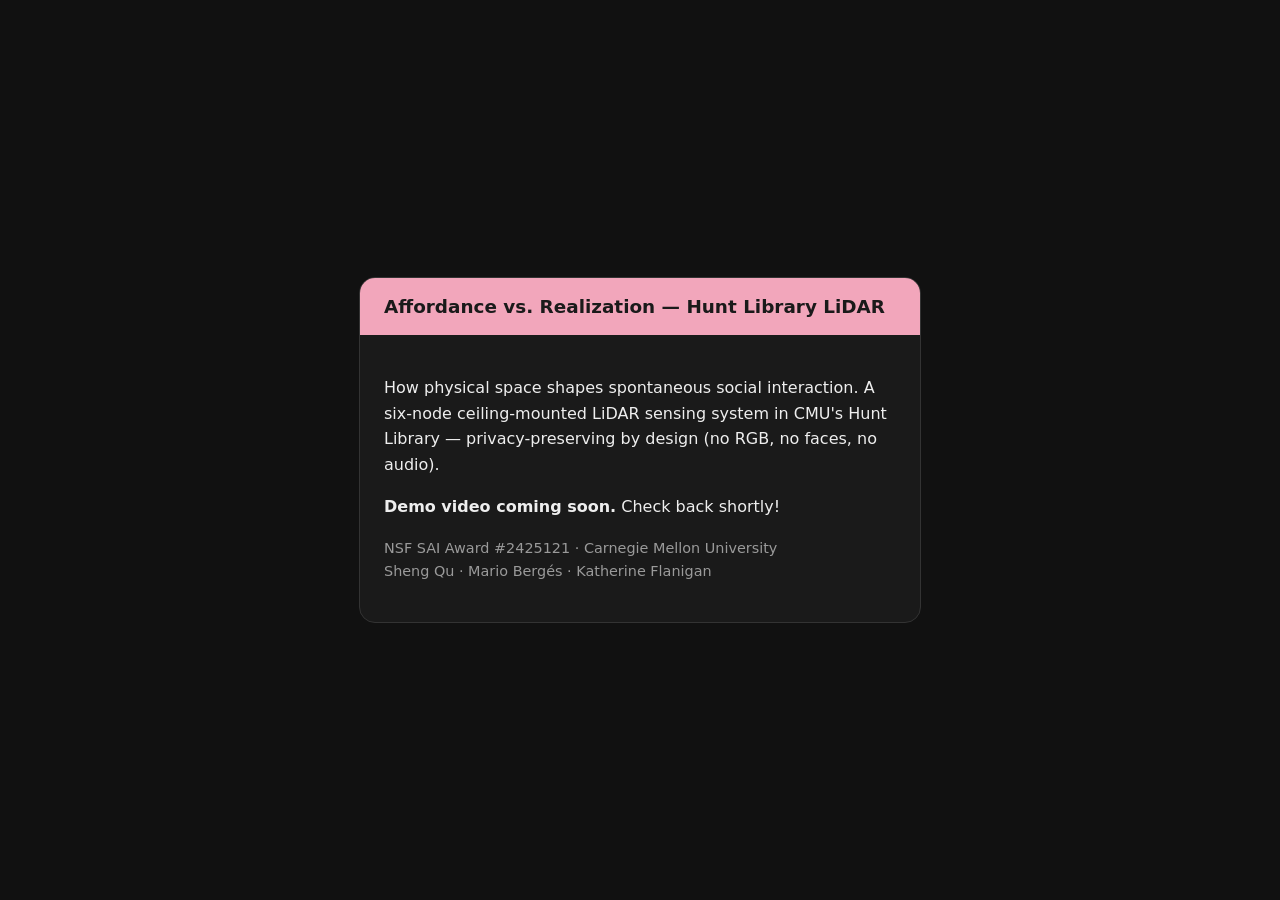
==== hunt-demo/index.html @ 409a994b "Add hunt-demo QR landing page for poster" ====
<!DOCTYPE html>
<html lang="en">
<head>
<meta charset="utf-8">
<meta name="viewport" content="width=device-width, initial-scale=1">
<title>Hunt Library LiDAR — Demo</title>
<script>
  // ======= EDIT THIS ONE LINE when the demo video / live demo is ready =======
  const REDIRECT_URL = "";   // e.g. "https://youtu.be/XXXXXXX"
  // ===========================================================================
  if (REDIRECT_URL) window.location.replace(REDIRECT_URL);
</script>
<style>
  :root { --pink:#F2A6BB; --dark:#9C1846; --ink:#1a1a1a; }
  body { margin:0; background:#111; color:#eee;
         font-family:system-ui,-apple-system,sans-serif;
         min-height:100vh; display:flex; align-items:center; justify-content:center; }
  .card { max-width:560px; margin:24px; background:#1a1a1a; border-radius:16px;
          overflow:hidden; border:1px solid #333; }
  .head { background:var(--pink); color:var(--ink); padding:18px 24px;
          font-weight:800; font-size:1.15rem; }
  .body { padding:24px; line-height:1.6; }
  .btn  { display:inline-block; margin-top:12px; padding:12px 20px;
          background:var(--dark); color:#fff; border-radius:10px;
          text-decoration:none; font-weight:700; }
  .muted { color:#9a9a9a; font-size:.9rem; margin-top:18px; }
</style>
</head>
<body>
  <div class="card">
    <div class="head">Affordance vs. Realization — Hunt Library LiDAR</div>
    <div class="body">
      <p>How physical space shapes spontaneous social interaction. A six-node
         ceiling-mounted LiDAR sensing system in CMU's Hunt Library —
         privacy-preserving by design (no RGB, no faces, no audio).</p>
      <p id="cta"><strong>Demo video coming soon.</strong> Check back shortly!</p>
      <p class="muted">NSF SAI Award #2425121 · Carnegie Mellon University<br>
         Sheng Qu · Mario Bergés · Katherine Flanigan</p>
    </div>
  </div>
  <script>
    if (REDIRECT_URL) {
      document.getElementById('cta').innerHTML =
        'Redirecting to the demo… <br><a class="btn" href="' + REDIRECT_URL +
        '">Open demo</a>';
    }
  </script>
</body>
</html>
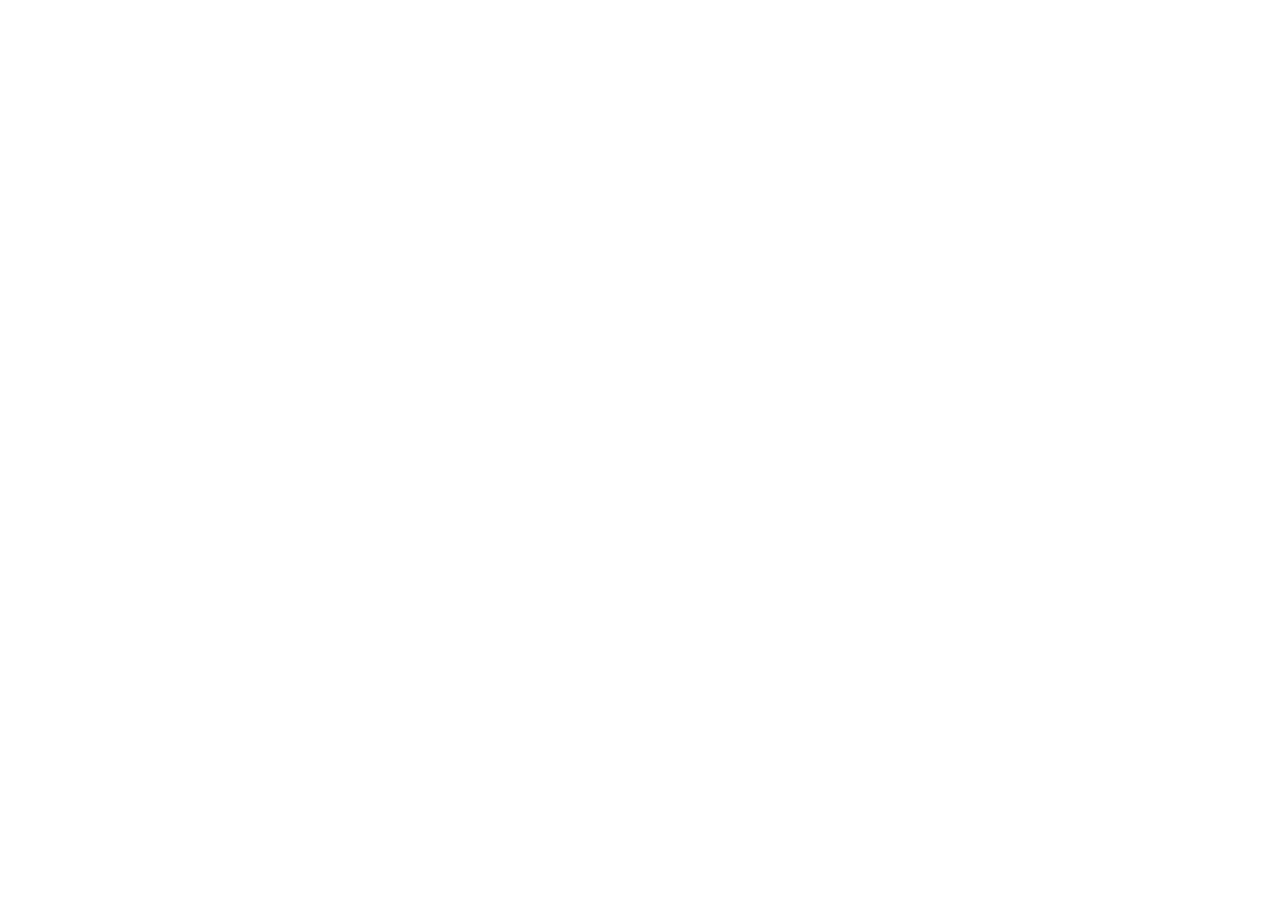
==== commit fad6b230: "Point hunt-demo at live dashboard (Tailscale Funnel)" ====
--- a/hunt-demo/index.html
+++ b/hunt-demo/index.html
@@ -6,7 +6,7 @@
 <title>Hunt Library LiDAR — Demo</title>
 <script>
   // ======= EDIT THIS ONE LINE when the demo video / live demo is ready =======
-  const REDIRECT_URL = "";   // e.g. "https://youtu.be/XXXXXXX"
+  const REDIRECT_URL = "https://sheng-linux.tail5f2901.ts.net/";   // e.g. "https://youtu.be/XXXXXXX"
   // ===========================================================================
   if (REDIRECT_URL) window.location.replace(REDIRECT_URL);
 </script>
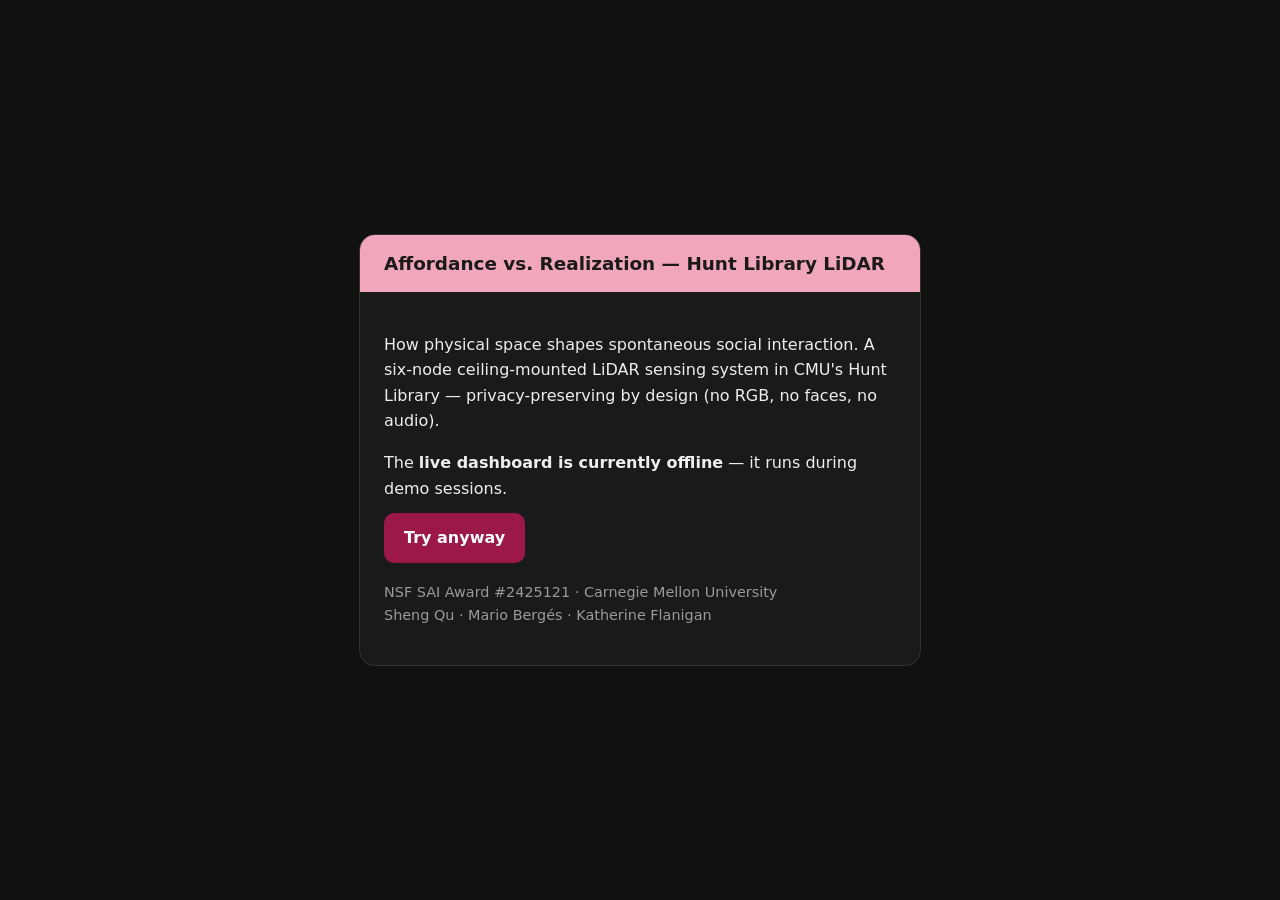
==== commit 5047c9e1: "Landing page: probe live dashboard, fall back gracefully when offline" ====
--- a/hunt-demo/index.html
+++ b/hunt-demo/index.html
@@ -5,10 +5,10 @@
 <meta name="viewport" content="width=device-width, initial-scale=1">
 <title>Hunt Library LiDAR — Demo</title>
 <script>
-  // ======= EDIT THIS ONE LINE when the demo video / live demo is ready =======
-  const REDIRECT_URL = "https://sheng-linux.tail5f2901.ts.net/";   // e.g. "https://youtu.be/XXXXXXX"
-  // ===========================================================================
-  if (REDIRECT_URL) window.location.replace(REDIRECT_URL);
+  // ======= EDIT THESE when things move =======
+  const LIVE_URL = "https://sheng-linux.tail5f2901.ts.net/"; // live dashboard (Funnel); "" = none
+  const PROBE_MS = 3000;                                     // liveness check timeout
+  // ===========================================
 </script>
 <style>
   :root { --pink:#F2A6BB; --dark:#9C1846; --ink:#1a1a1a; }
@@ -33,17 +33,33 @@
       <p>How physical space shapes spontaneous social interaction. A six-node
          ceiling-mounted LiDAR sensing system in CMU's Hunt Library —
          privacy-preserving by design (no RGB, no faces, no audio).</p>
-      <p id="cta"><strong>Demo video coming soon.</strong> Check back shortly!</p>
+      <p id="cta"><strong>Checking whether the live dashboard is up…</strong></p>
       <p class="muted">NSF SAI Award #2425121 · Carnegie Mellon University<br>
          Sheng Qu · Mario Bergés · Katherine Flanigan</p>
     </div>
   </div>
   <script>
-    if (REDIRECT_URL) {
-      document.getElementById('cta').innerHTML =
-        'Redirecting to the demo… <br><a class="btn" href="' + REDIRECT_URL +
-        '">Open demo</a>';
-    }
+    (async () => {
+      const cta = document.getElementById('cta');
+      if (!LIVE_URL) {
+        cta.innerHTML = '<strong>Demo video coming soon.</strong> Check back shortly!';
+        return;
+      }
+      const ctl = new AbortController();
+      const t = setTimeout(() => ctl.abort(), PROBE_MS);
+      try {
+        await fetch(LIVE_URL, { mode: 'no-cors', cache: 'no-store', signal: ctl.signal });
+        clearTimeout(t);
+        cta.innerHTML = 'Live dashboard is up — taking you there… ' +
+          '<br><a class="btn" href="' + LIVE_URL + '">Open now</a>';
+        location.replace(LIVE_URL);
+      } catch (e) {
+        clearTimeout(t);
+        cta.innerHTML = 'The <strong>live dashboard is currently offline</strong> — ' +
+          'it runs during demo sessions.' +
+          '<br><a class="btn" href="' + LIVE_URL + '">Try anyway</a>';
+      }
+    })();
   </script>
 </body>
 </html>
